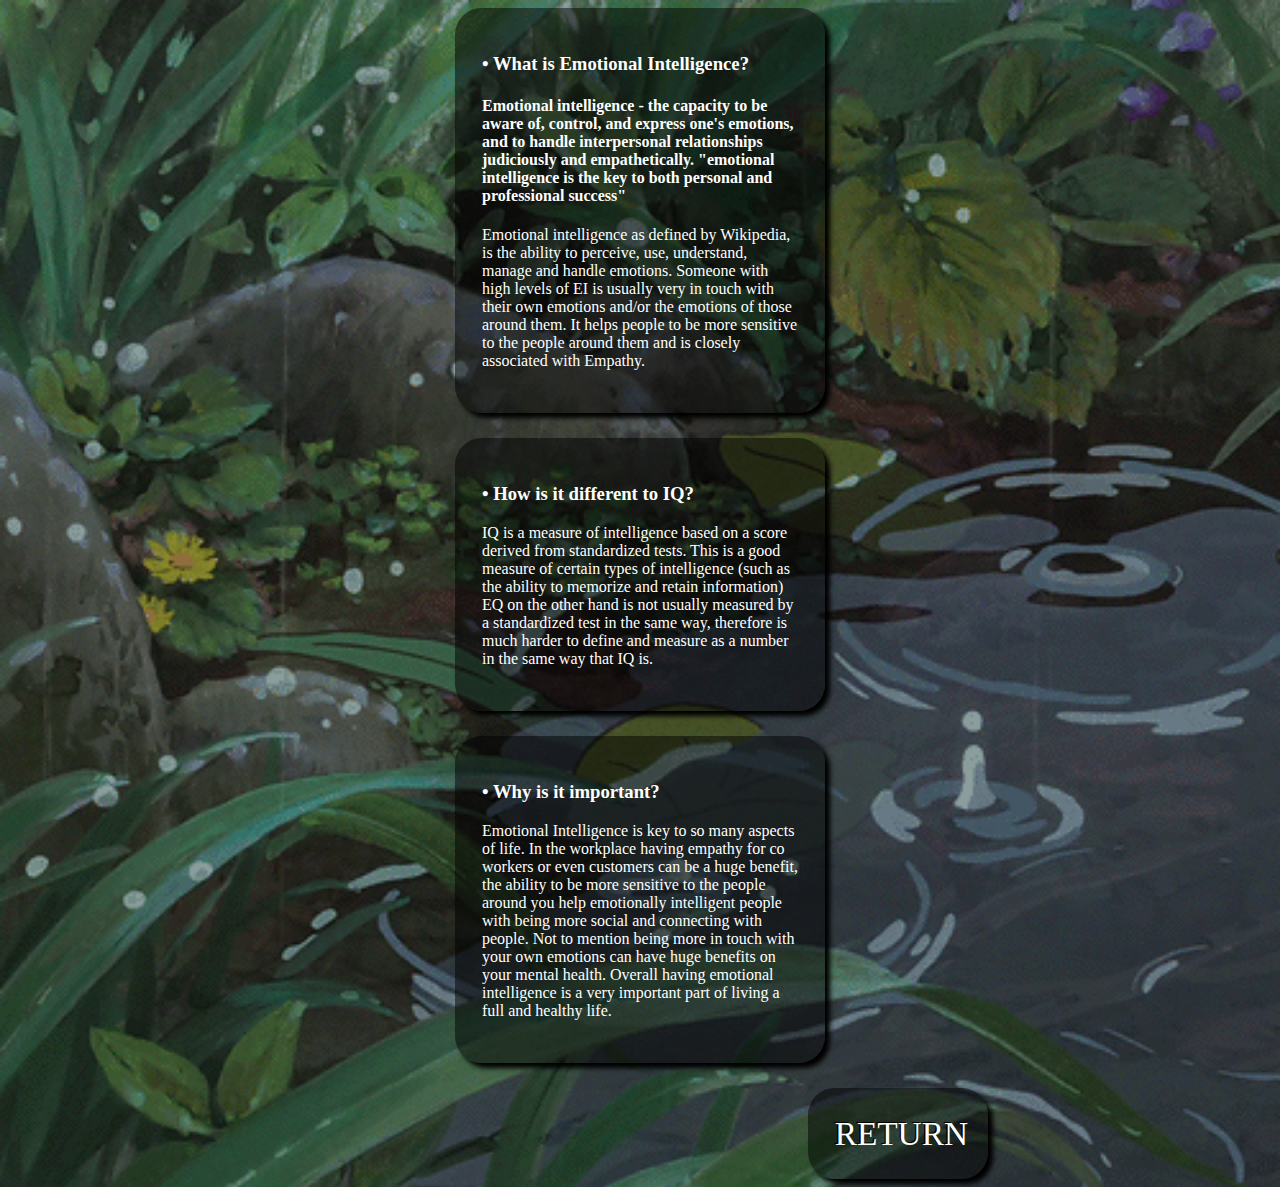
==== blog/emotional-intelligence.html @ ac44265a "emotionalintelligenceblogcommit" ====
<!DOCTYPE html>
<html lang="en">
    <head>
        <meta charset="UTF-8">
        <meta name="viewport" content="width=device-width, initial-scale=1.0">
        <meta http-equiv="X-UA-Compatible" content="ie=edge">
        <link href="../styles/main.css" rel="stylesheet" type="text/css">
        <title>Emotional Intelligence</title>
    </head>
    <body>
      <div id="block1">
        <h3>•	What is Emotional Intelligence?</h3>
          <h4>Emotional intelligence - the capacity to be aware of, control, and express one's emotions, and to handle interpersonal relationships judiciously and empathetically. "emotional intelligence is the key to both personal and professional success"</h4>
            <p>Emotional intelligence as defined by Wikipedia, is the ability to perceive, use, understand, manage and handle emotions. Someone with high levels of EI is usually very in touch with their own emotions and/or the emotions of those around them. It helps people to be more sensitive to the people around them and is closely associated with Empathy.</p>
      </div>

      <div id="block1">
        <h3>•	How is it different to IQ?</h3>
          <p>IQ is a measure of intelligence based on a score derived from standardized tests. This is a good measure of certain types of intelligence (such as the ability to memorize and retain information) EQ on the other hand is not usually measured by a standardized test in the same way, therefore is much harder to define and measure as a number in the same way that IQ is.</p>
      </div>

      <div id="block1">
        <h3>•	Why is it important?</h3>
          <p>Emotional Intelligence is key to so many aspects of life. In the workplace having empathy for co workers or even customers can be a huge benefit, the ability to be more sensitive to the people around you help emotionally intelligent people with being more social and connecting with people. Not to mention being more in touch with your own emotions can have huge benefits on your mental health. Overall having emotional intelligence is a very important part of living a full and healthy life.</p>
      </div>

      <div id="returnbutton"><a href="/index.html">Return</a></div>
    </body>
</html>
---- styles/main.css ----
body  {
    background:url(../images/rain.gif);
    background-size:cover;
    font-family:Roboto Condensed;
  }
  #title  {
    font-family: Amatic SC;
    font-size: 30pt;
    background-image : url(../images/jore.jpg);
    border: 3px inset black;
    border-radius:20pt;
    text-align: center;
    text-transform: uppercase;
    margin: auto;
    padding: 10pt;
    width:25%;
    box-shadow: 3pt 3pt 3pt black;
    color: white;
    text-shadow: 1px 1px 0 #000, -1px 1px 0 #000, 1px -1px 0 #000, -1px -1px 0 #000, 0px 1px 0 #000, 0px -1px 0 #000, -1px 0px 0 #000, 1px 0px 0 #000,
    2px 2px 0 #000, -2px 2px 0 #000, 2px -2px 0 #000, -2px -2px 0 #000, 0px 2px 0 #000, 0px -2px 0 #000, -2px 0px 0 #000, 2px 0px 0 #000, 
    1px 2px 0 #000, -1px 2px 0 #000, 1px -2px 0 #000, -1px -2px 0 #000, 2px 1px 0 #000, -2px 1px 0 #000, 2px -1px 0 #000, -2px -1px 0 #000;
  }
  #subtitle  {
    font-family: Amatic SC;
    font-size: 14pt;
    text-align: center;
    text-transform: uppercase;
    margin: auto;
    margin-top: -50pt;
    margin-bottom: 4%;
    width:18%;
    color: white;
    text-shadow: 1px 1px 0 #000, -1px 1px 0 #000, 1px -1px 0 #000, -1px -1px 0 #000, 0px 1px 0 #000, 0px -1px 0 #000, -1px 0px 0 #000, 1px 0px 0 #000,
    2px 2px 0 #000, -2px 2px 0 #000, 2px -2px 0 #000, -2px -2px 0 #000, 0px 2px 0 #000, 0px -2px 0 #000, -2px 0px 0 #000, 2px 0px 0 #000, 
    1px 2px 0 #000, -1px 2px 0 #000, 1px -2px 0 #000, -1px -2px 0 #000, 2px 1px 0 #000, -2px 1px 0 #000, 2px -1px 0 #000, -2px -1px 0 #000;
  }
  #block1 {
    background-color:rgba(0, 0, 0, 0.493);
    color:rgb(255, 255, 255);
    border-radius:20pt;
    margin: auto;
    padding: 20pt;
    width: 25%;
    margin-bottom: 2%;
    box-shadow: 5px 5px 5px black;
  }
  #b1title {
    font-size: 12pt;
    padding: 2pt;
    text-align: center;

  }
  #b1content {
    font-size: 12pt;
    font-weight: 400;
    padding: 2pt;
  }
  .dropdown {
    -webkit-appearance: none;
    font-size: 25pt;
    font-family: Amatic SC;
    background-color:rgba(0, 0, 0, 0.199);
    color:rgb(255, 255, 255);
    text-align: center;
    text-transform: uppercase;
    text-decoration: none;
    border-radius:20pt;
    width: 400px;
    height: 400px;
    border-radius: 50%;
    box-shadow: 4px 4px 4px black;
    display: flex;
    justify-content: center;
    align-items: center;
    text-align: center;
    position: relative;
    color: white;
    text-shadow: 1px 1px 0 #000, -1px 1px 0 #000, 1px -1px 0 #000, -1px -1px 0 #000, 0px 1px 0 #000, 0px -1px 0 #000, -1px 0px 0 #000, 1px 0px 0 #000,
    2px 2px 0 #000, -2px 2px 0 #000, 2px -2px 0 #000, -2px -2px 0 #000, 0px 2px 0 #000, 0px -2px 0 #000, -2px 0px 0 #000, 2px 0px 0 #000, 
    1px 2px 0 #000, -1px 2px 0 #000, 1px -2px 0 #000, -1px -2px 0 #000, 2px 1px 0 #000, -2px 1px 0 #000, 2px -1px 0 #000, -2px -1px 0 #000;

  }
  .dropdown-content {
    font-family: Amatic SC;
    font-size: 20pt;
    background-color:rgba(0, 0, 0, 0.747);
    color:rgb(255, 255, 255);
    text-align: center;
    text-transform: uppercase;
    text-decoration: none;
    border-radius:20pt;
    width: 400px;
    height: 400px;
    border-radius: 50%;
    box-shadow: 5px 5px 5px black;
    display: none;
    justify-content: center;
    align-items: center;
    text-align: center;
    position: relative;
    position: absolute;
    width: 100%;
    overflow: auto;
    z-index: 1;
    
  }
  .dropdown:hover .dropdown-content {
    display: block;
  }

  .dropdown-content a {
    display: block;
    color: #f7f2f2;
    padding: 5px;
    text-decoration: none;
  }
  .dropdown-content a:hover {
    color: #FFFFFF;
    background-color: #e6bf10;
  }
  .button {
    user-select: none;
    justify-content: center;
    align-items: center;
    font-family: Amatic SC;
    background-color:transparent;
    border: none;
    color: white;
    padding: 15px 32px;
    text-align: center;
    text-decoration: none;
    display: inline-block;
    font-size: 39pt;
    cursor: pointer;
    text-shadow: 1px 1px 0 #000, -1px 1px 0 #000, 1px -1px 0 #000, -1px -1px 0 #000, 0px 1px 0 #000, 0px -1px 0 #000, -1px 0px 0 #000, 1px 0px 0 #000,
    2px 2px 0 #000, -2px 2px 0 #000, 2px -2px 0 #000, -2px -2px 0 #000, 0px 2px 0 #000, 0px -2px 0 #000, -2px 0px 0 #000, 2px 0px 0 #000, 
    1px 2px 0 #000, -1px 2px 0 #000, 1px -2px 0 #000, -1px -2px 0 #000, 2px 1px 0 #000, -2px 1px 0 #000, 2px -1px 0 #000, -2px -1px 0 #000;

  }
  #rain {
    display: flex;
    justify-content: center;
    align-items: center;
  }

  #returnbutton {
    font-size: 25pt;
    background-color:rgba(0, 0, 0, 0.493);
    color:rgb(255, 255, 255);
    text-align: center;
    text-transform: uppercase;
    text-decoration: none;
    border-radius:20pt;
    margin: auto auto auto 600pt;
    padding: 20pt;
    width: 10%;
    box-shadow: 5px 5px 5px black;
    text-shadow: -1pt -1pt black;
  }

  a:link, a:visited,  a:hover, a:active {
    color: #ffffff;
    text-decoration: none;
  }
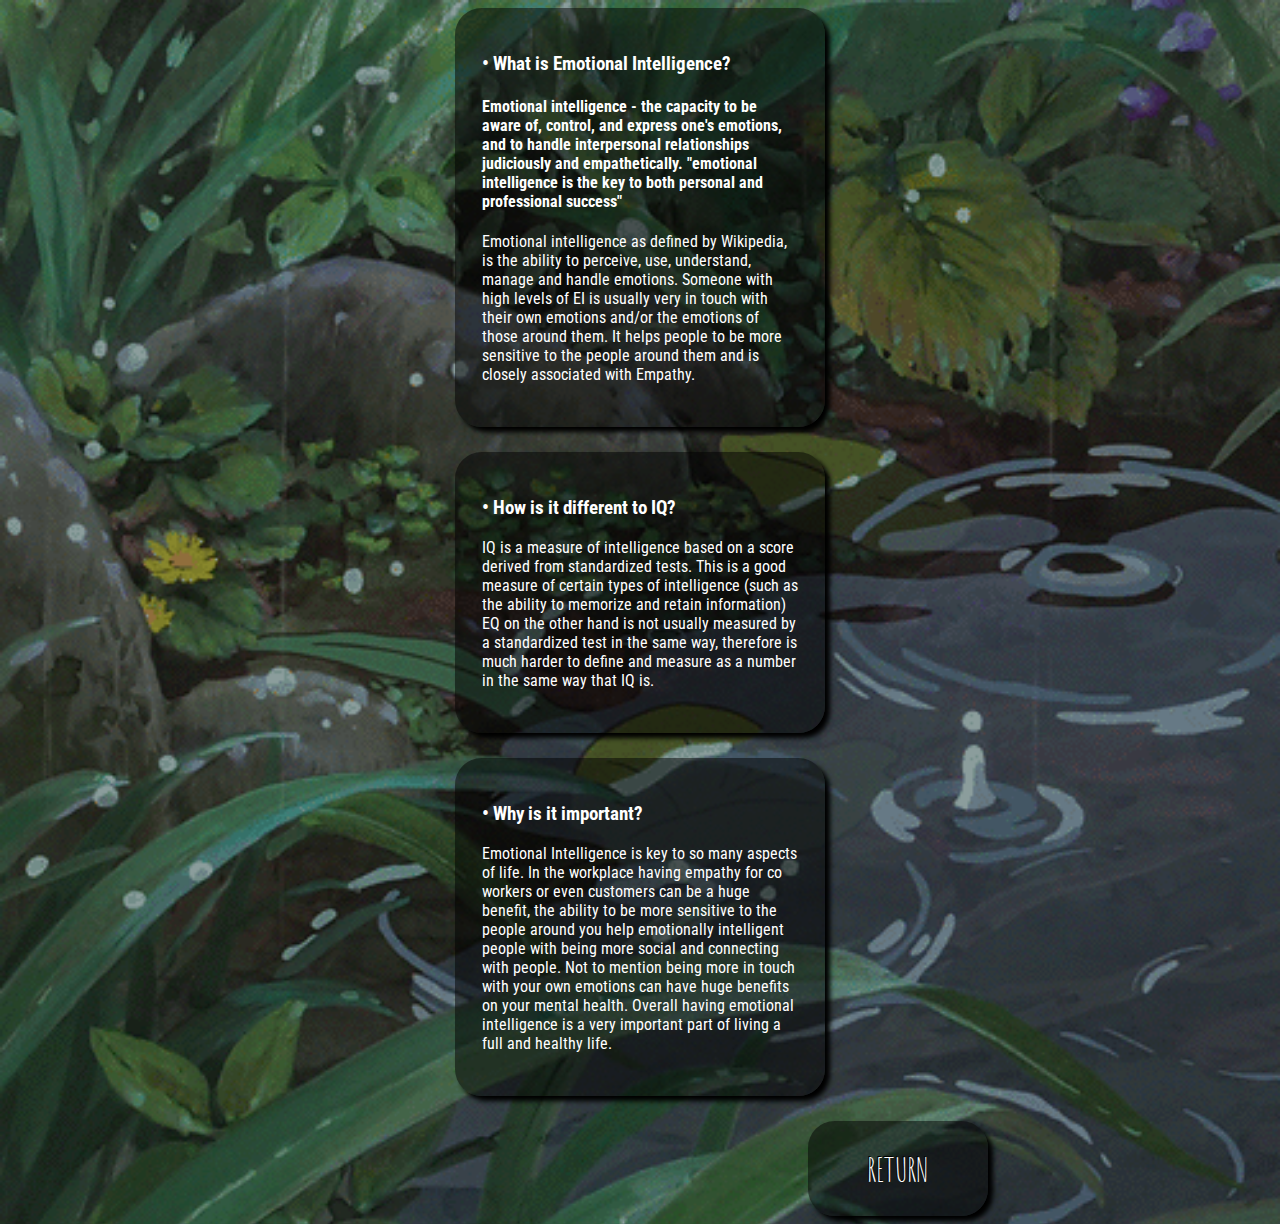
==== commit cbccfe75: "EIpush2" ====
--- a/blog/emotional-intelligence.html
+++ b/blog/emotional-intelligence.html
@@ -1,6 +1,9 @@
 <!DOCTYPE html>
 <html lang="en">
     <head>
+      <link href="https://fonts.googleapis.com/css2?family=Amatic+SC:wght@400;700&display=swap" rel="stylesheet">
+      <link href="https://fonts.googleapis.com/css2?family=Roboto+Condensed:wght@300&display=swap" rel="stylesheet">
+
         <meta charset="UTF-8">
         <meta name="viewport" content="width=device-width, initial-scale=1.0">
         <meta http-equiv="X-UA-Compatible" content="ie=edge">
--- a/styles/main.css
+++ b/styles/main.css
@@ -1,4 +1,5 @@
-  body  {
+
+body  {
     background:url(../images/rain.gif);
     background-size:cover;
     font-family:Roboto Condensed;
@@ -144,6 +145,7 @@
   }
 
   #returnbutton {
+    font-family: Amatic SC;
     font-size: 25pt;
     background-color:rgba(0, 0, 0, 0.493);
     color:rgb(255, 255, 255);
